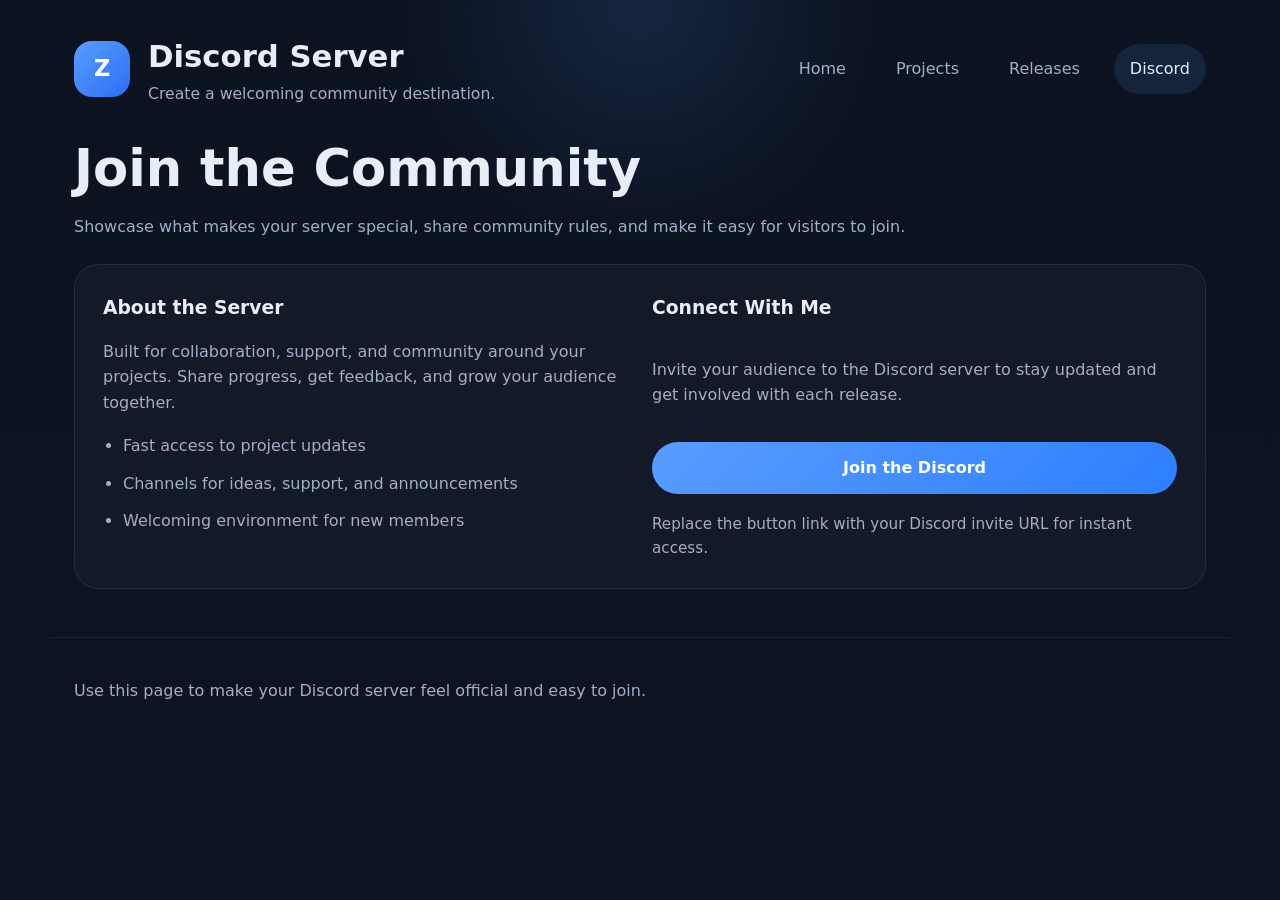
==== discord.html @ a8b12372 "yay" ====
<!DOCTYPE html>
<html lang="en">
  <head>
    <meta charset="UTF-8" />
    <meta name="viewport" content="width=device-width, initial-scale=1.0" />
    <title>Discord | Zay's Projects</title>
    <link rel="stylesheet" href="styles.css" />
  </head>
  <body>
    <header class="site-header">
      <div class="site-brand">
        <span class="brand-mark">Z</span>
        <div>
          <h1>Discord Server</h1>
          <p>Create a welcoming community destination.</p>
        </div>
      </div>

      <nav class="main-nav">
        <a href="index.html" class="nav-link">Home</a>
        <a href="projects.html" class="nav-link">Projects</a>
        <a href="releases.html" class="nav-link">Releases</a>
        <a href="discord.html" class="nav-link active">Discord</a>
      </nav>
    </header>

    <main class="page-content">
      <section class="section-intro">
        <h2>Join the Community</h2>
        <p>Showcase what makes your server special, share community rules, and make it easy for visitors to join.</p>
      </section>

      <section class="discord-panel">
        <div class="discord-info">
          <h3>About the Server</h3>
          <p>Built for collaboration, support, and community around your projects. Share progress, get feedback, and grow your audience together.</p>
          <ul>
            <li>Fast access to project updates</li>
            <li>Channels for ideas, support, and announcements</li>
            <li>Welcoming environment for new members</li>
          </ul>
        </div>

        <div class="discord-action">
          <h3>Connect With Me</h3>
          <p>Invite your audience to the Discord server to stay updated and get involved with each release.</p>
          <a href="#" class="button button-primary">Join the Discord</a>
          <p class="small-note">Replace the button link with your Discord invite URL for instant access.</p>
        </div>
      </section>
    </main>

    <footer class="site-footer">
      <p>Use this page to make your Discord server feel official and easy to join.</p>
    </footer>
  </body>
</html>
---- styles.css ----
:root {
  color-scheme: dark;
  --bg: #0d1321;
  --surface: #111c30;
  --surface-soft: #16243b;
  --text: #e8eef7;
  --muted: #a0b0c6;
  --primary: #5a9cff;
  --primary-soft: #3e80ff1a;
  --border: rgba(255, 255, 255, 0.08);
  --radius: 24px;
}

* {
  box-sizing: border-box;
}

html,
body {
  margin: 0;
  min-height: 100%;
  font-family: Inter, system-ui, -apple-system, BlinkMacSystemFont, "Segoe UI", sans-serif;
  background: radial-gradient(circle at top, rgba(90, 156, 255, 0.14), transparent 25%),
    linear-gradient(180deg, #0b1220 0%, #0d1321 100%);
  color: var(--text);
}

body {
  line-height: 1.6;
}

a {
  color: inherit;
  text-decoration: none;
}

img {
  max-width: 100%;
}

.site-header {
  max-width: 1180px;
  margin: 0 auto;
  padding: 32px 24px 18px;
  display: flex;
  align-items: center;
  justify-content: space-between;
  gap: 24px;
}

.site-brand {
  display: flex;
  align-items: center;
  gap: 18px;
}

.brand-mark {
  display: inline-flex;
  align-items: center;
  justify-content: center;
  width: 56px;
  height: 56px;
  border-radius: 18px;
  background: linear-gradient(135deg, #5a9cff, #2d6ef5);
  color: white;
  font-size: 1.4rem;
  font-weight: 700;
}

.site-brand h1,
.site-brand p {
  margin: 0;
}

.site-brand h1 {
  font-size: clamp(1.5rem, 2.4vw, 2.25rem);
}

.site-brand p {
  color: var(--muted);
  font-size: 0.98rem;
}

.main-nav {
  display: flex;
  align-items: center;
  gap: 18px;
  flex-wrap: wrap;
}

.nav-link {
  padding: 12px 16px;
  border-radius: 999px;
  color: var(--muted);
  transition: color 0.2s ease, background-color 0.2s ease;
}

.nav-link:hover,
.nav-link.active {
  color: var(--text);
  background: rgba(90, 156, 255, 0.12);
}

.hero-section,
.page-content {
  max-width: 1180px;
  margin: 0 auto;
  padding: 0 24px 48px;
}

.hero-section {
  display: grid;
  grid-template-columns: 1.2fr 0.8fr;
  gap: 32px;
  align-items: start;
  padding-top: 24px;
}

.eyebrow {
  display: inline-flex;
  align-items: center;
  gap: 8px;
  margin: 0 0 18px;
  color: var(--primary);
  font-weight: 700;
  text-transform: uppercase;
  letter-spacing: 0.08em;
  font-size: 0.82rem;
}

.hero-section h2,
.section-intro h2 {
  margin: 0 0 18px;
  font-size: clamp(2.5rem, 4vw, 3.4rem);
  line-height: 1.05;
}

.hero-text,
.section-intro p,
.feature-card p,
.timeline-item p,
.project-card p,
.discord-info p,
.discord-action p {
  color: var(--muted);
  max-width: 60rem;
}

.hero-actions {
  display: flex;
  flex-wrap: wrap;
  gap: 14px;
  margin-top: 32px;
}

.button {
  display: inline-flex;
  align-items: center;
  justify-content: center;
  min-height: 52px;
  padding: 0 1.5rem;
  border-radius: 999px;
  font-weight: 600;
  transition: transform 0.2s ease, background-color 0.2s ease;
}

.button:hover {
  transform: translateY(-1px);
}

.button-primary {
  background: linear-gradient(135deg, #5a9cff, #2d7fff);
  color: white;
}

.button-secondary {
  border: 1px solid rgba(255, 255, 255, 0.12);
  color: var(--text);
}

.hero-card {
  background: rgba(255, 255, 255, 0.03);
  border: 1px solid var(--border);
  border-radius: var(--radius);
  padding: 32px;
  display: grid;
  gap: 24px;
}

.feature-card {
  background: rgba(90, 156, 255, 0.1);
  border-radius: 22px;
  padding: 24px;
}

.feature-card h3 {
  margin: 0 0 14px;
  font-size: 1.3rem;
}

.feature-list {
  display: grid;
  gap: 16px;
}

.feature-list div {
  border: 1px solid var(--border);
  border-radius: 18px;
  padding: 18px;
}

.feature-list strong {
  display: block;
  margin-bottom: 8px;
  color: var(--text);
}

.section-intro {
  padding-top: 18px;
}

.grid-list {
  display: grid;
  grid-template-columns: repeat(3, minmax(0, 1fr));
  gap: 24px;
  margin-top: 24px;
}

.project-card,
.timeline-item,
.discord-panel {
  background: rgba(255, 255, 255, 0.03);
  border: 1px solid var(--border);
  border-radius: var(--radius);
  padding: 28px;
}

.project-card {
  display: flex;
  flex-direction: column;
  gap: 20px;
}

.card-header {
  display: flex;
  align-items: center;
  justify-content: space-between;
  gap: 16px;
}

.project-badge {
  display: inline-flex;
  align-items: center;
  justify-content: center;
  padding: 8px 12px;
  border-radius: 999px;
  background: rgba(90, 156, 255, 0.12);
  color: var(--primary);
  font-size: 0.9rem;
  font-weight: 700;
}

.project-card h3,
.timeline-item strong,
.discord-action h3,
.discord-info h3 {
  margin: 0;
}

.project-meta {
  display: flex;
  flex-wrap: wrap;
  gap: 12px;
  color: var(--muted);
  font-size: 0.95rem;
}

.timeline {
  display: grid;
  gap: 20px;
  margin-top: 24px;
}

.timeline-item {
  display: grid;
  gap: 12px;
}

.timeline-item time {
  color: var(--primary);
  font-size: 0.95rem;
}

.discord-panel {
  display: grid;
  grid-template-columns: 1fr 1fr;
  gap: 24px;
  margin-top: 24px;
}

.discord-info ul {
  margin: 18px 0 0;
  padding-left: 20px;
  color: var(--muted);
}

.discord-info li {
  margin-bottom: 12px;
}

.discord-action {
  display: flex;
  flex-direction: column;
  gap: 18px;
}

.small-note {
  margin: 0;
  color: var(--muted);
  font-size: 0.95rem;
}

.site-footer {
  max-width: 1180px;
  margin: 0 auto;
  padding: 24px;
  color: var(--muted);
  border-top: 1px solid rgba(255, 255, 255, 0.06);
}

@media (max-width: 900px) {
  .hero-section,
  .discord-panel {
    grid-template-columns: 1fr;
  }

  .grid-list {
    grid-template-columns: 1fr;
  }
}

@media (max-width: 640px) {
  .site-header {
    flex-direction: column;
    align-items: flex-start;
  }

  .main-nav {
    width: 100%;
    justify-content: flex-start;
  }

  .hero-section {
    padding-top: 12px;
  }
}
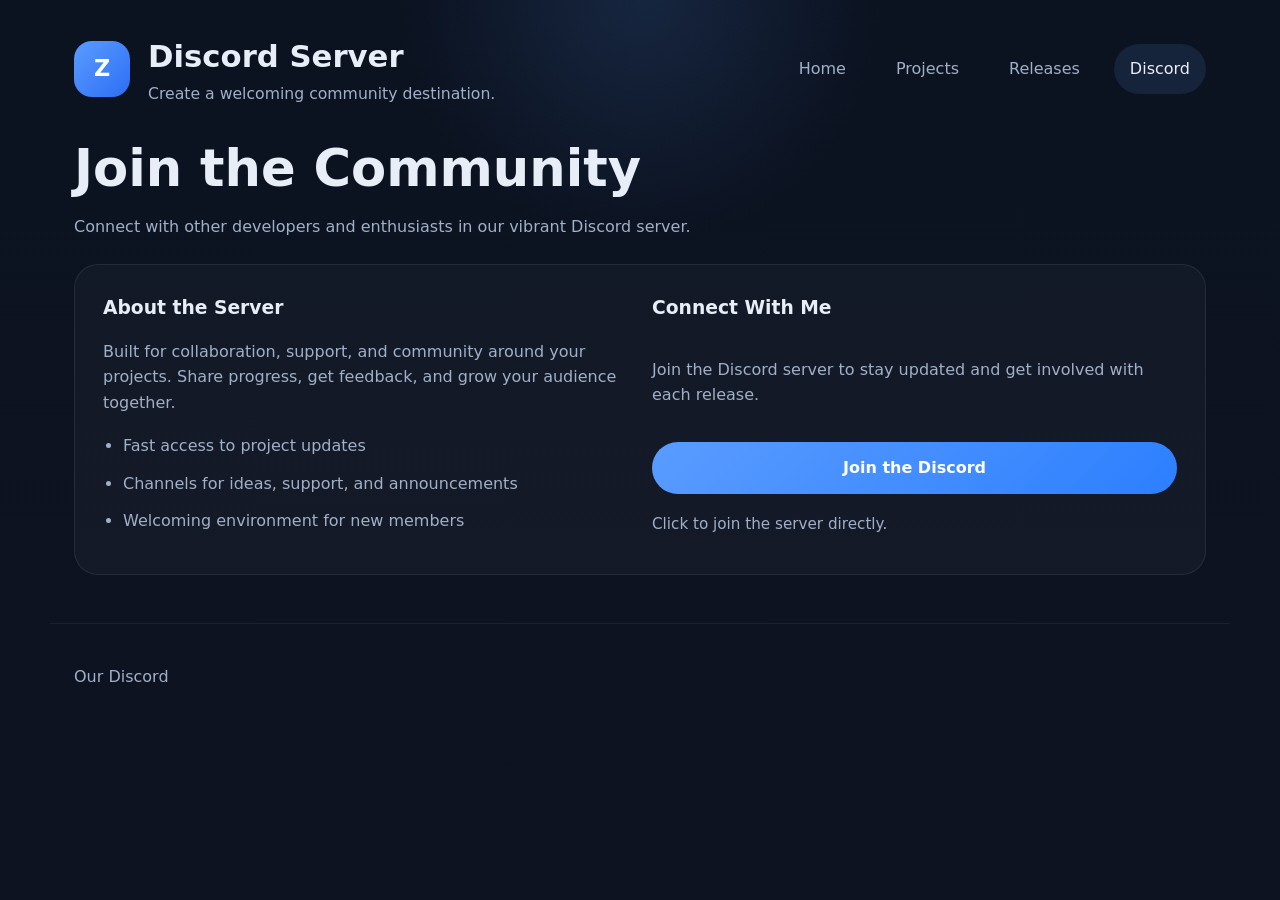
==== commit 793da53d: "fixed again" ====
--- a/discord.html
+++ b/discord.html
@@ -27,7 +27,7 @@
     <main class="page-content">
       <section class="section-intro">
         <h2>Join the Community</h2>
-        <p>Showcase what makes your server special, share community rules, and make it easy for visitors to join.</p>
+        <p>Connect with other developers and enthusiasts in our vibrant Discord server.</p>
       </section>
 
       <section class="discord-panel">
@@ -43,15 +43,15 @@
 
         <div class="discord-action">
           <h3>Connect With Me</h3>
-          <p>Invite your audience to the Discord server to stay updated and get involved with each release.</p>
-          <a href="#" class="button button-primary">Join the Discord</a>
-          <p class="small-note">Replace the button link with your Discord invite URL for instant access.</p>
+          <p>Join the Discord server to stay updated and get involved with each release.</p>
+          <a href="https://discord.gg/T2UPyJEdan" class="button button-primary" target="_blank" rel="noopener noreferrer">Join the Discord</a>
+          <p class="small-note">Click to join the server directly.</p>
         </div>
       </section>
     </main>
 
     <footer class="site-footer">
-      <p>Use this page to make your Discord server feel official and easy to join.</p>
+      <p>Our Discord</p>
     </footer>
   </body>
 </html>
--- a/styles.css
+++ b/styles.css
@@ -252,12 +252,13 @@
   display: inline-flex;
   align-items: center;
   justify-content: center;
-  padding: 8px 12px;
+  padding: 8px 14px;
   border-radius: 999px;
   background: rgba(90, 156, 255, 0.12);
   color: var(--primary);
   font-size: 0.9rem;
   font-weight: 700;
+  white-space: nowrap;
 }
 
 .project-card h3,
@@ -275,6 +276,18 @@
   font-size: 0.95rem;
 }
 
+.project-status {
+  display: inline-flex;
+  align-items: center;
+  justify-content: center;
+  padding: 6px 12px;
+  border-radius: 999px;
+  background: rgba(90, 156, 255, 0.15);
+  color: var(--primary);
+  font-size: 0.88rem;
+  font-weight: 700;
+}
+
 .timeline {
   display: grid;
   gap: 20px;
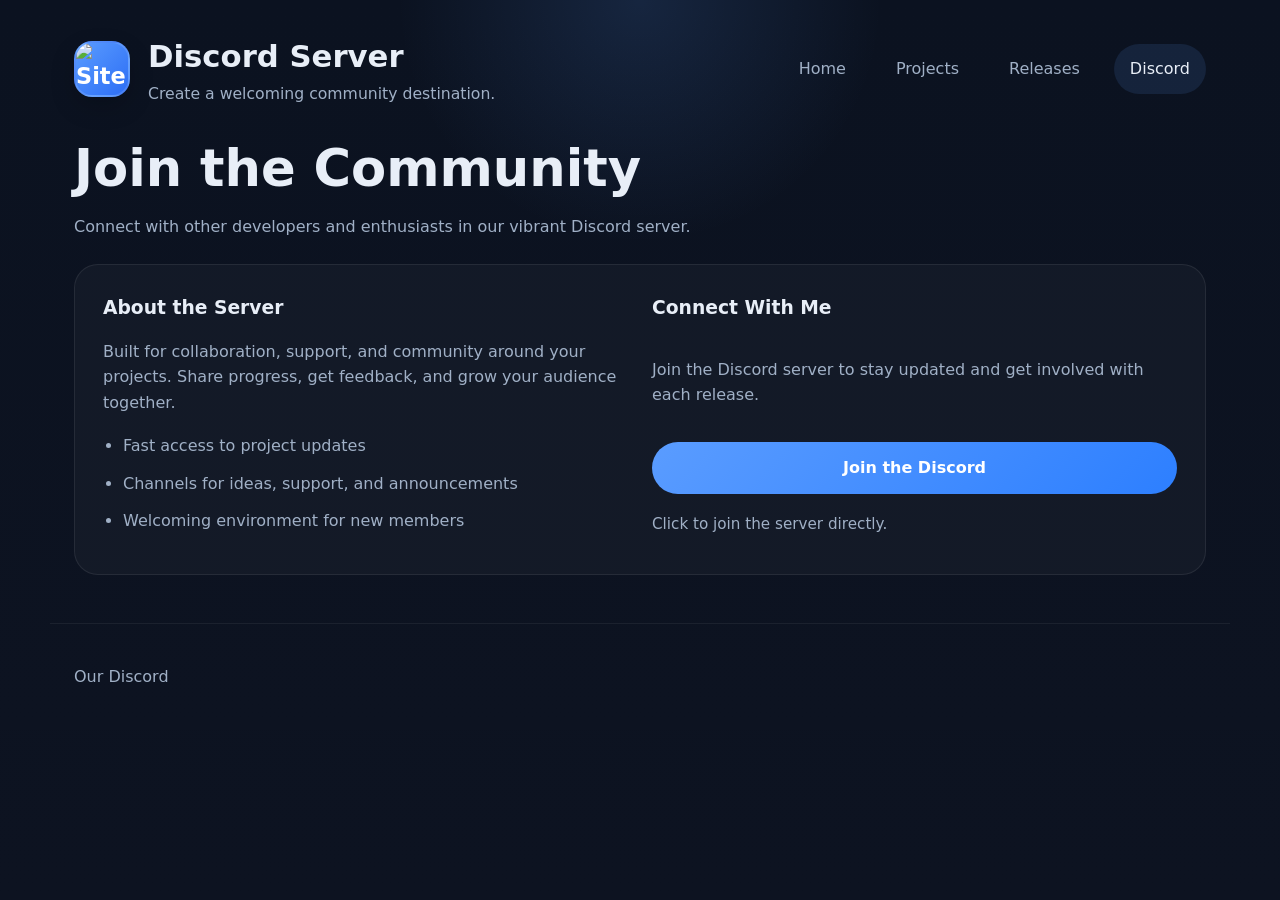
==== commit 726f0c29: "yay" ====
--- a/discord.html
+++ b/discord.html
@@ -4,12 +4,13 @@
     <meta charset="UTF-8" />
     <meta name="viewport" content="width=device-width, initial-scale=1.0" />
     <title>Discord | Zay's Projects</title>
+    <link rel="icon" type="image/webp" href="https://cdn.discordapp.com/avatars/1069782674882961449/21dd35bb8925b62f285967e80fb272be.webp?size=1024" />
     <link rel="stylesheet" href="styles.css" />
   </head>
   <body>
     <header class="site-header">
       <div class="site-brand">
-        <span class="brand-mark">Z</span>
+        <img src="https://cdn.discordapp.com/avatars/1069782674882961449/21dd35bb8925b62f285967e80fb272be.webp?size=1024" alt="Site logo" class="brand-mark brand-image" />
         <div>
           <h1>Discord Server</h1>
           <p>Create a welcoming community destination.</p>
--- a/styles.css
+++ b/styles.css
@@ -65,6 +65,12 @@
   color: white;
   font-size: 1.4rem;
   font-weight: 700;
+  object-fit: cover;
+}
+
+.brand-image {
+  border: 2px solid rgba(255, 255, 255, 0.12);
+  box-shadow: 0 10px 24px rgba(0, 0, 0, 0.18);
 }
 
 .site-brand h1,
@@ -114,6 +120,78 @@
   gap: 32px;
   align-items: start;
   padding-top: 24px;
+}
+
+.home-overview {
+  display: grid;
+  grid-template-columns: minmax(0, 1.4fr) minmax(240px, 0.8fr);
+  gap: 28px;
+  align-items: center;
+  margin-bottom: 32px;
+  padding-top: 24px;
+}
+
+.counter-card {
+  background: rgba(255, 255, 255, 0.04);
+  border: 1px solid var(--border);
+  border-radius: var(--radius);
+  padding: 28px;
+  display: grid;
+  justify-items: center;
+  gap: 16px;
+  text-align: center;
+}
+
+.counter-card p {
+  margin: 0;
+  color: var(--muted);
+}
+
+.counter-value {
+  font-size: clamp(2rem, 4vw, 3.5rem);
+  font-weight: 800;
+  color: white;
+}
+
+.card-grid {
+  display: grid;
+  grid-template-columns: repeat(auto-fit, minmax(220px, 1fr));
+  gap: 24px;
+}
+
+.page-card {
+  background: rgba(255, 255, 255, 0.04);
+  border: 1px solid var(--border);
+  border-radius: var(--radius);
+  padding: 28px;
+  display: grid;
+  gap: 18px;
+  min-height: 260px;
+}
+
+.page-card h3 {
+  margin: 0;
+  font-size: 1.4rem;
+}
+
+.page-card p {
+  margin: 0;
+  color: var(--muted);
+}
+
+.page-card .button {
+  justify-self: start;
+  width: 100%;
+  max-width: 260px;
+}
+
+@media (max-width: 900px) {
+  .home-overview,
+  .card-grid,
+  .hero-section,
+  .discord-panel {
+    grid-template-columns: 1fr;
+  }
 }
 
 .eyebrow {
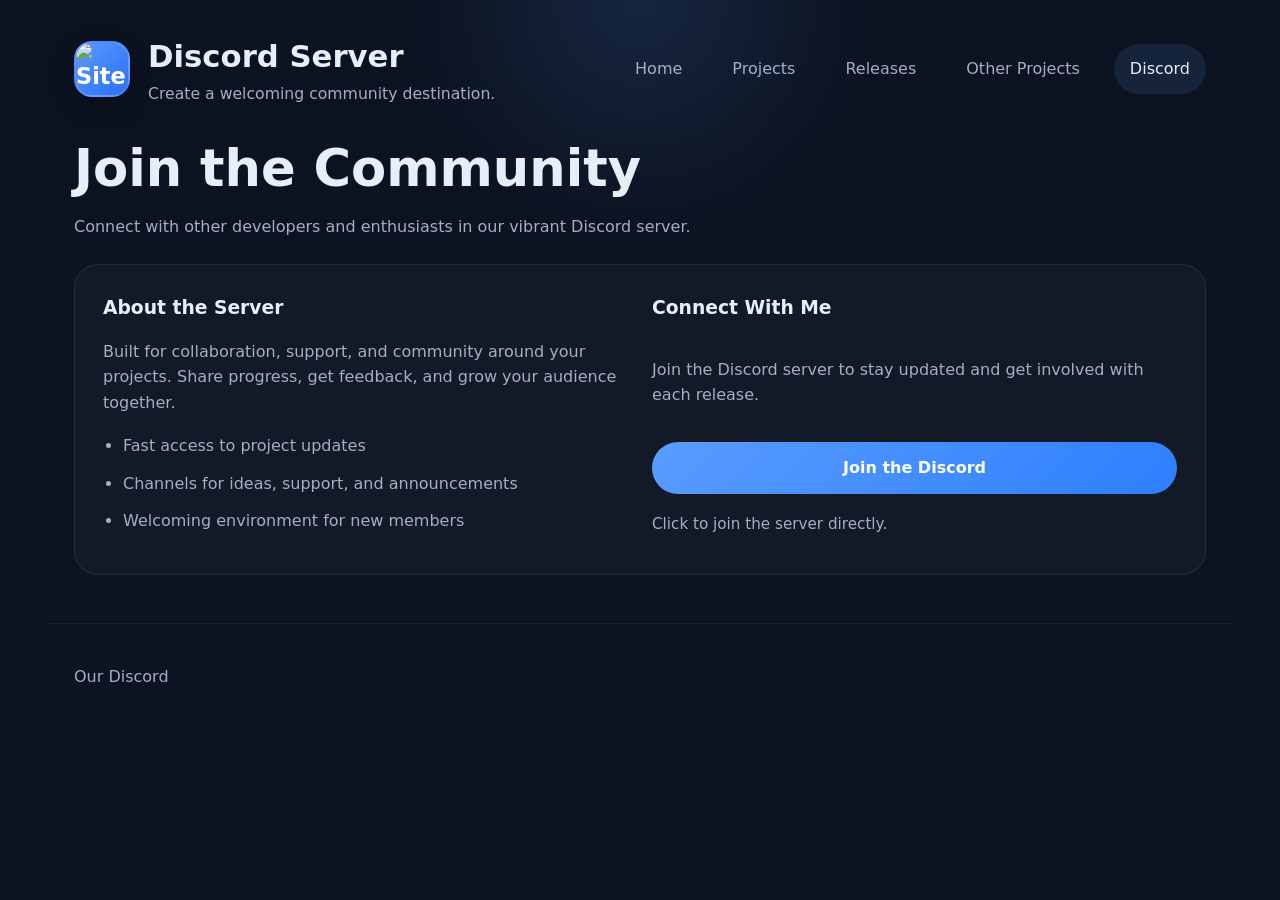
==== commit f46f6928: "maybe..? let me lock in" ====
--- a/discord.html
+++ b/discord.html
@@ -21,6 +21,7 @@
         <a href="index.html" class="nav-link">Home</a>
         <a href="projects.html" class="nav-link">Projects</a>
         <a href="releases.html" class="nav-link">Releases</a>
+        <a href="other-projects.html" class="nav-link">Other Projects</a>
         <a href="discord.html" class="nav-link active">Discord</a>
       </nav>
     </header>
--- a/styles.css
+++ b/styles.css
@@ -179,17 +179,185 @@
   color: var(--muted);
 }
 
+.announcement-card {
+  margin-top: 24px;
+  padding: 20px 22px;
+  border: 1px solid var(--border);
+  border-radius: 20px;
+  background: rgba(255, 255, 255, 0.04);
+}
+
+.announcement-card h3 {
+  margin: 0 0 10px;
+  font-size: 1.1rem;
+}
+
+.announcement-card p {
+  margin: 0;
+  color: var(--muted);
+}
+
 .page-card .button {
   justify-self: start;
   width: 100%;
   max-width: 260px;
 }
 
+.project-board-grid {
+  display: grid;
+  grid-template-columns: repeat(2, minmax(0, 1fr));
+  gap: 24px;
+  margin-top: 24px;
+}
+
+.community-project-card {
+  background: rgba(255, 255, 255, 0.04);
+  border: 1px solid var(--border);
+  border-radius: var(--radius);
+  padding: 24px;
+  display: grid;
+  gap: 16px;
+}
+
+.community-card-head {
+  display: flex;
+  justify-content: space-between;
+  gap: 16px;
+  align-items: start;
+}
+
+.community-name {
+  margin: 0 0 8px;
+  color: var(--primary);
+  font-size: 0.9rem;
+  font-weight: 700;
+  text-transform: uppercase;
+  letter-spacing: 0.08em;
+}
+
+.community-project-card h3,
+.preview-card-body h4 {
+  margin: 0;
+  font-size: 1.2rem;
+}
+
+.community-project-card p,
+.preview-card-body p {
+  margin: 0;
+  color: var(--muted);
+}
+
+.pagination-controls {
+  display: flex;
+  flex-wrap: wrap;
+  gap: 12px;
+  justify-content: center;
+  margin-top: 24px;
+}
+
+.page-switch {
+  border: 1px solid var(--border);
+  background: transparent;
+  color: var(--text);
+  border-radius: 999px;
+  padding: 8px 14px;
+  cursor: pointer;
+}
+
+.page-switch.active {
+  background: rgba(90, 156, 255, 0.18);
+  color: var(--primary);
+}
+
+.modal {
+  position: fixed;
+  inset: 0;
+  background: rgba(2, 6, 18, 0.8);
+  display: flex;
+  align-items: center;
+  justify-content: center;
+  padding: 24px;
+  z-index: 20;
+}
+
+.modal.hidden {
+  display: none;
+}
+
+.modal-content {
+  width: min(700px, 100%);
+  background: var(--surface);
+  border: 1px solid var(--border);
+  border-radius: 24px;
+  padding: 24px;
+  display: grid;
+  gap: 20px;
+}
+
+.modal-header {
+  display: flex;
+  justify-content: space-between;
+  align-items: center;
+}
+
+.modal-close {
+  border: none;
+  background: transparent;
+  color: var(--text);
+  font-size: 1.8rem;
+  cursor: pointer;
+}
+
+.project-form {
+  display: grid;
+  gap: 16px;
+}
+
+.project-form label {
+  display: grid;
+  gap: 8px;
+  color: var(--muted);
+}
+
+.project-form input,
+.project-form textarea {
+  width: 100%;
+  border: 1px solid var(--border);
+  border-radius: 14px;
+  background: rgba(255, 255, 255, 0.04);
+  color: var(--text);
+  padding: 12px 14px;
+  font: inherit;
+}
+
+.preview-label {
+  margin: 0 0 8px;
+  color: var(--muted);
+}
+
+.preview-card {
+  border: 1px dashed var(--border);
+  border-radius: 18px;
+  padding: 20px;
+  background: rgba(255, 255, 255, 0.02);
+}
+
+.preview-placeholder {
+  color: var(--muted);
+}
+
+.modal-actions {
+  display: flex;
+  justify-content: flex-end;
+  gap: 12px;
+}
+
 @media (max-width: 900px) {
   .home-overview,
   .card-grid,
   .hero-section,
-  .discord-panel {
+  .discord-panel,
+  .project-board-grid {
     grid-template-columns: 1fr;
   }
 }
